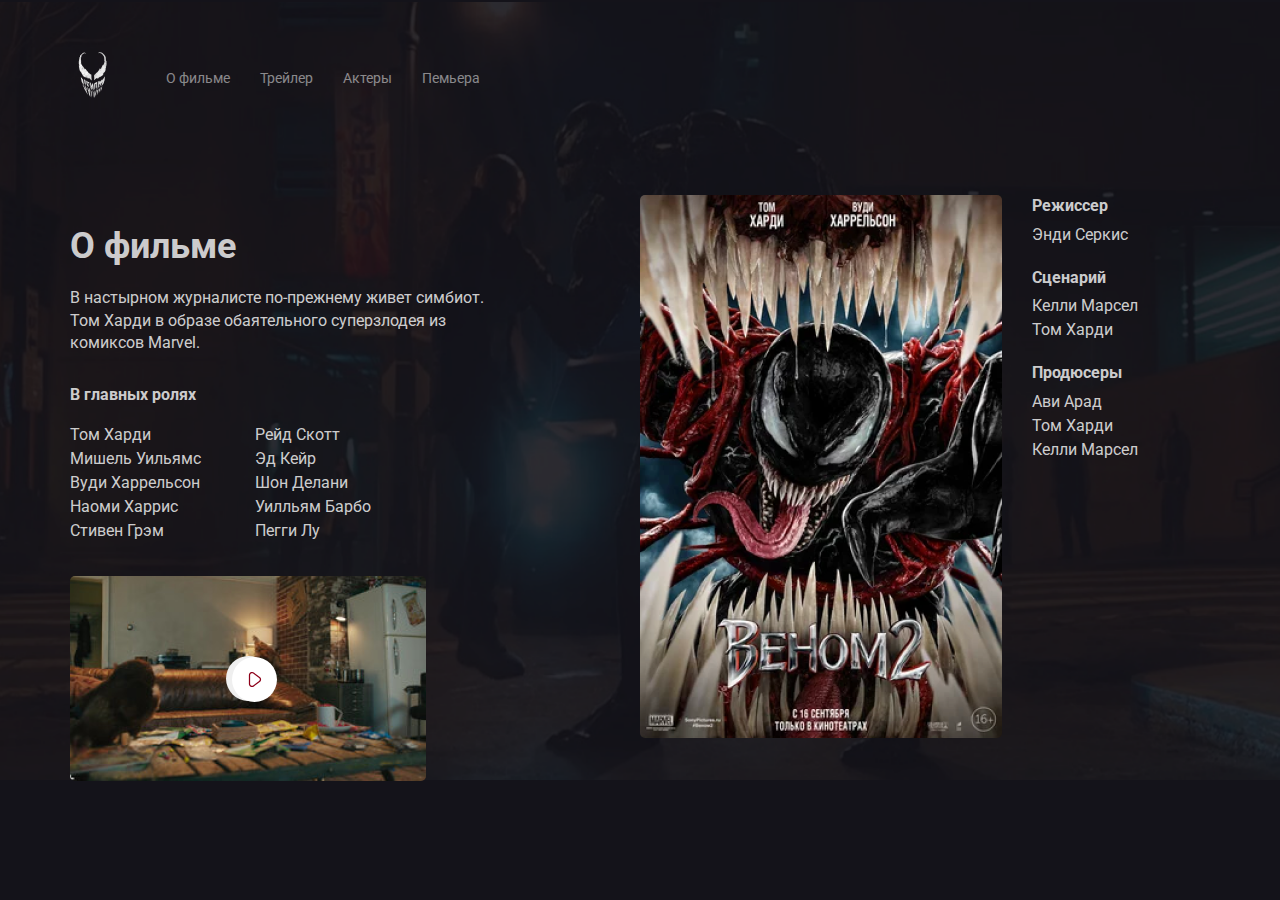
==== about.html @ 2092c0dc "Add files via upload" ====
<!DOCTYPE html>
<html lang="ru">
<head>
  <meta charset="UTF-8">
  <meta http-equiv="X-UA-Compatible" content="IE=edge">
  <meta name="viewport" content="width=device-width, initial-scale=1.0">
  <title>О фильме - Venom 2</title>
  <link href="https://fonts.googleapis.com/css2?family=Roboto:wght@400;700&display=swap" rel="stylesheet">
  <link rel="stylesheet" href="css/normalize.css">
  <link rel="stylesheet" href="css/style.css">
</head>
<body class="primary-bg">
 <div class="container">
    <header class="header">
      <a href="/" class="logo-link">
        <img width="46" height="71" src="img/i-removebg-preview 1.png" alt="" class="logo-image">
      </a>
      <nav class="nav">
        <ul class="nav-menu">
          <li class="nav-menu-item">
            <a href="about.html" class="nav-menu-link">О фильме</a>
          </li>
          <li class="nav-menu-item">
            <a href="trailer.html" class="nav-menu-link">Трейлер</a>
          </li>
          <li class="nav-menu-item">
            <a href="actors.html" class="nav-menu-link">Актеры</a>
          </li>
          <li class="nav-menu-item">
            <a href="premier.html" class="nav-menu-link">Пемьера</a>
          </li>
        </ul>
      </nav>
    </header>
    <div class="content">
<div class="col">
  <h2 class="content-title">О фильме</h2>
  <p class="content-text">В настырном журналисте по-прежнему живет симбиот. Том Харди в образе обаятельного суперзлодея из комиксов Marvel.</p>
  <h3 class="content-subtitle">В главных ролях</h3>
  <ul class="list column-2">
    <li class="list-item">Том Харди</li>
    <li class="list-item">Мишель Уильямс</li>
    <li class="list-item">Вуди Харрельсон</li>
    <li class="list-item">Наоми Харрис</li>
    <li class="list-item">Стивен Грэм</li>
    <li class="list-item">Рейд Скотт</li>
    <li class="list-item">Эд Кейр</li>
    <li class="list-item">Шон Делани</li>
    <li class="list-item">Уилльям Барбо</li>
    <li class="list-item">Пегги Лу</li>
  </ul>
  <div class="trailer">
    <button class="play">
      <img src="img/Frame 2 (1).svg" alt="" class="play-icon">
    </button>
  </div>
</div>
<div class="col">
<div class="poster-wrapper">
    <img src="img/image 4.png" alt="" class="poster">
    
    <div class="creators">
      <h3 class="content-subtitle">Режиссер</h3>
      <ul class="list">
        <li class="list-item">Энди Серкис</li>
      </ul>
      <h3 class="content-subtitle">Сценарий</h3>
      <ul class="list">
        <li class="list-item">Келли Марсел</li>
        <li class="list-item">Том Харди</li>
      </ul>
      <h3 class="content-subtitle">Продюсеры</h3>
      <ul class="list">
        <li class="list-item">Ави Арад</li>
        <li class="list-item">Том Харди</li>
        <li class="list-item">Келли Марсел</li>
      </ul>
    </div>
</div>
</div>
    </div>
 </div>
</body>
</html>
---- css/style.css ----
body {
  color: #fff;
  font-family: "Roboto", sans-serif;
}
.blood {
  background: url(../img/image\ 3.png) no-repeat top right,
    #14131a url(../img/image\ 2.png) no-repeat center center / 100%;
}
.primary-bg {
  background: #14131a url(../img/image\ 2.png) no-repeat center center / 100%;
}

.container {
  max-width: 1140px;
  margin: auto;
}
.header {
  display: flex;
  align-items: center;
  padding-top: 40px;
  margin-bottom: 80px;
}
.logo-link {
  display: inline-block;
  margin-right: 50px;
}
.nav-menu {
  margin: 0;
  padding: 0;
  list-style: none;
  display: flex;
}
.nav-menu :not(:last-child) {
  margin-right: 30px;
}

.nav-menu-link {
  text-decoration: none;
  color: rgba(255, 255, 255, 0.5);
  font-size: 14px;
  line-height: 16px;
}

.film-date {
  display: block;
  font-size: 24px;
  line-height: 28px;
  color: rgba(255, 255, 255, 0.8);
  margin-bottom: 30px;
}

.film-description {
  margin-top: 40px;
  max-width: 423px;
  font-size: 16px;
  line-height: 140%;
  color: rgba(255, 255, 255, 0.8);
}
.button-primary {
  background: #ffffff;
  color: #8d0019;
}

.button {
  padding: 15px 30px;
  border: none;
  border-radius: 5px;
  text-decoration: none;
  cursor: pointer;
}

.button-icon,
.button-text {
  display: inline-block;
  vertical-align: middle;
}

.button-text {
  font-size: 14px;
  line-height: 16px;
  margin-left: 10px;
}

.button-group {
  margin-top: 70px;
}

.venom {
  position: absolute;
  top: 0;
  right: 0;
}

.content {
  display: flex;
}

.col {
  flex-basis: 50%;
}

.content-title {
  font-size: 36px;
  line-height: 42px;
  margin-bottom: 20px;
  color: rgba(255, 255, 255, 0.8);
}

.content-text {
  font-size: 16px;
  line-height: 140%;
  color: rgba(255, 255, 255, 0.8);
  max-width: 423px;
  margin-bottom: 30px;
}

.content-subtitle {
  font-size: 16px;
  line-height: 140%;
  color: rgba(255, 255, 255, 0.8);
  margin-bottom: 15px;
  margin-top: 0;
}

.list {
  font-size: 16px;
  line-height: 140%;
  color: rgba(255, 255, 255, 0.8);
}

.content,
.list {
  list-style: none;
  padding: 0;
}
.list-item {
  line-height: 1.5;
}

.column-2 {
  column-count: 2;
  column-gap: 20px;
  max-width: 350px;
}

.content .trailer {
  width: 356px;
  height: 205px;
  background: url("../img/Rectangle\ 2.png") no-repeat center / contain;
  border-radius: 5px;
  display: flex;
  align-items: center;
  justify-content: center;
  margin-top: 33px;
}

.trailer .play {
  width: 45px;
  height: 45px;
  border-radius: 50px;
  border: none;
  cursor: pointer;
}

.poster-wrapper {
  display: flex;
  align-items: start;
}

.poster {
  width: 362px;
  border-radius: 5px;
  margin-right: 30px;
}

.poster-wrapper .content-subtitle {
  margin-bottom: 5px;
}

.poster-wrapper .list {
  margin: 0;
  margin-bottom: 20px;
}
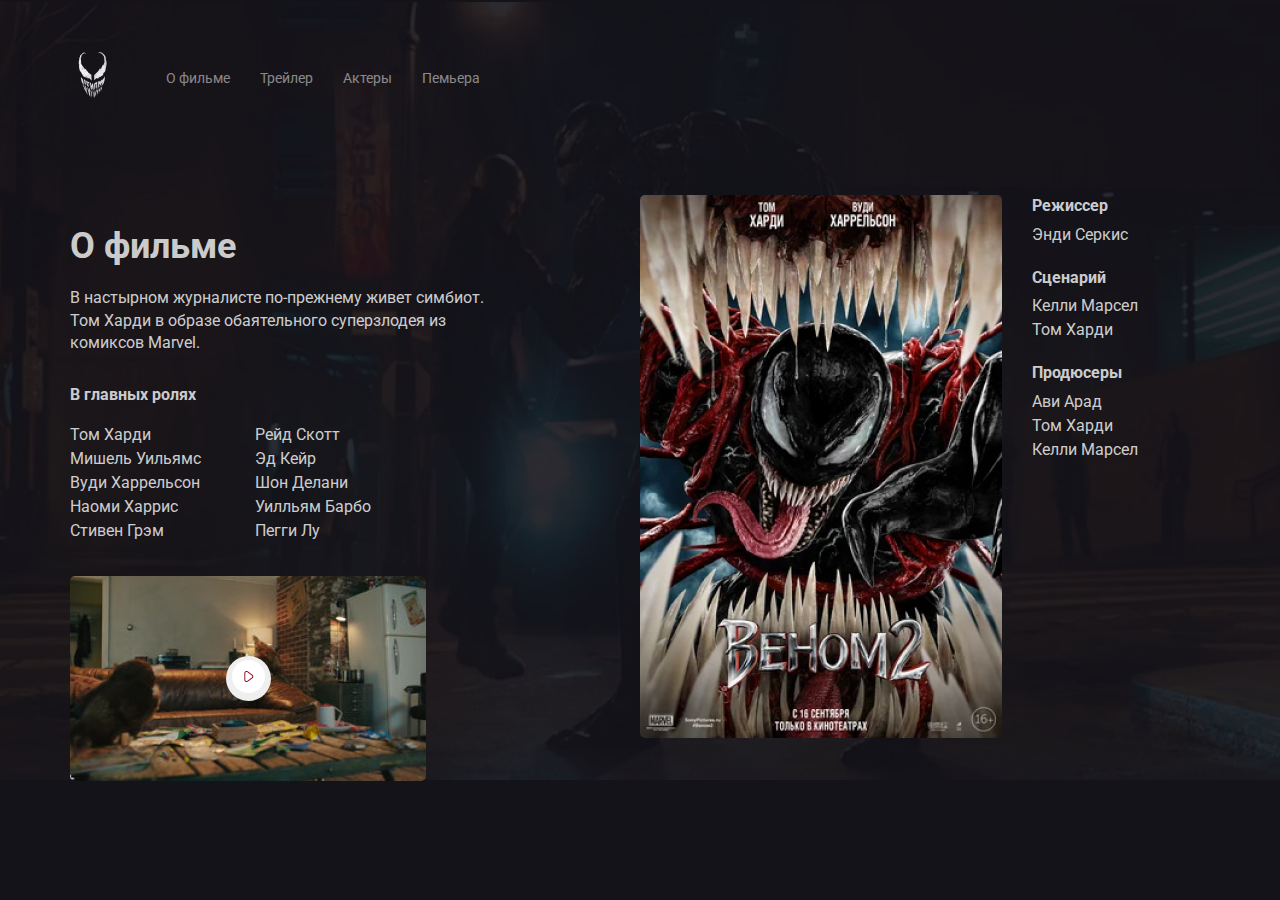
==== commit 8710184c: "Add files via upload" ====
--- a/about.html
+++ b/about.html
@@ -16,6 +16,14 @@
         <img width="46" height="71" src="img/i-removebg-preview 1.png" alt="" class="logo-image">
       </a>
       <nav class="nav">
+      <button class="menu-button">
+        <span class="menu-button-text">меню</span>
+        <img src="img/Frame 3.svg" alt="" class="menu-button-icon">
+      </button>
+      <button class="menu-close">
+        <span class="menu-close-text">закрыть</span>
+        <img src="img/Vector 1.svg" alt="" class="menu-close-icon">
+      </button>
         <ul class="nav-menu">
           <li class="nav-menu-item">
             <a href="about.html" class="nav-menu-link">О фильме</a>
@@ -80,5 +88,6 @@
 </div>
     </div>
  </div>
+  <script src="js/main.js"></script>
 </body>
 </html>--- a/css/style.css
+++ b/css/style.css
@@ -2,8 +2,11 @@
   color: #fff;
   font-family: "Roboto", sans-serif;
 }
+img {
+  max-width: 100%;
+}
 .blood {
-  background: url(../img/image\ 3.png) no-repeat top right,
+  background: url(../img/image\ 3.png) no-repeat top right / 70%,
     #14131a url(../img/image\ 2.png) no-repeat center center / 100%;
 }
 .primary-bg {
@@ -12,8 +15,18 @@
 
 .container {
   max-width: 1140px;
+  width: 90%;
   margin: auto;
 }
+
+.venom {
+  position: absolute;
+  top: 0;
+  right: 0;
+  max-width: 738px;
+  width: 30%;
+}
+
 .header {
   display: flex;
   align-items: center;
@@ -46,11 +59,14 @@
   font-size: 24px;
   line-height: 28px;
   color: rgba(255, 255, 255, 0.8);
-  margin-bottom: 30px;
+  margin-bottom: 2%;
+}
+.film-logo {
+  width: 70%;
 }
 
 .film-description {
-  margin-top: 40px;
+  margin-top: 3%;
   max-width: 423px;
   font-size: 16px;
   line-height: 140%;
@@ -85,12 +101,6 @@
   margin-top: 70px;
 }
 
-.venom {
-  position: absolute;
-  top: 0;
-  right: 0;
-}
-
 .content {
   display: flex;
 }
@@ -181,3 +191,121 @@
   margin: 0;
   margin-bottom: 20px;
 }
+.menu-button {
+  display: none;
+}
+.menu-close {
+  display: none;
+}
+@media (max-width: 1024px) {
+  .content {
+    flex-direction: column;
+    padding-bottom: 20px;
+  }
+  .col {
+    margin-bottom: 5%;
+  }
+  .header {
+    margin-bottom: 4%;
+  }
+  .film {
+    margin-top: 10%;
+  }
+}
+
+@media (max-width: 768px) {
+  .blood {
+    background: #14131a;
+  }
+  .venom {
+    top: 10%;
+  }
+}
+
+@media (max-width: 576px) {
+  .venom {
+    top: 20%;
+    width: 30%;
+  }
+  .nav-menu {
+    position: fixed;
+    left: 0;
+    top: 0;
+    width: 100%;
+    height: 100%;
+    background-color: #fff;
+    z-index: 9;
+    display: flex;
+    justify-content: center;
+    align-items: center;
+    flex-direction: column;
+    transform: translateX(100%);
+    transition: transform 0.2s;
+  }
+  .is-active {
+    transform: translateX(0);
+    opacity: 1;
+  }
+  .menu-close {
+    position: fixed;
+    right: 25px;
+    top: 65px;
+    display: flex;
+    align-items: center;
+    z-index: 10;
+    border: none;
+    cursor: pointer;
+    transform: translateX(300%);
+    transition: transform 0.2s;
+    transition-delay: 0.2s;
+    opacity: 0;
+  }
+  .menu-close-text {
+    margin-right: 10px;
+  }
+  .nav {
+    margin-left: auto;
+  }
+  .nav-menu-item {
+    margin-bottom: 2%;
+    margin-top: 2%;
+    margin-right: 0;
+  }
+  .nav-menu-link {
+    color: #14131a;
+  }
+  .menu-button {
+    display: flex;
+    align-items: center;
+    justify-content: center;
+    padding: 10px;
+    border: none;
+    background-color: #14131a;
+    cursor: pointer;
+    color: #fff;
+  }
+  .menu-button-text {
+    margin-right: 10px;
+  }
+  .button-group {
+    display: flex;
+    align-items: center;
+    justify-content: center;
+    flex-direction: column;
+  }
+  .film-text {
+    text-align: center;
+  }
+  .content .trailer {
+    max-width: 350px;
+    width: 100%;
+  }
+  .poster {
+    margin-right: 0;
+    max-width: 350px;
+    width: 100%;
+  }
+  .column-2 {
+    column-count: 1;
+  }
+}
